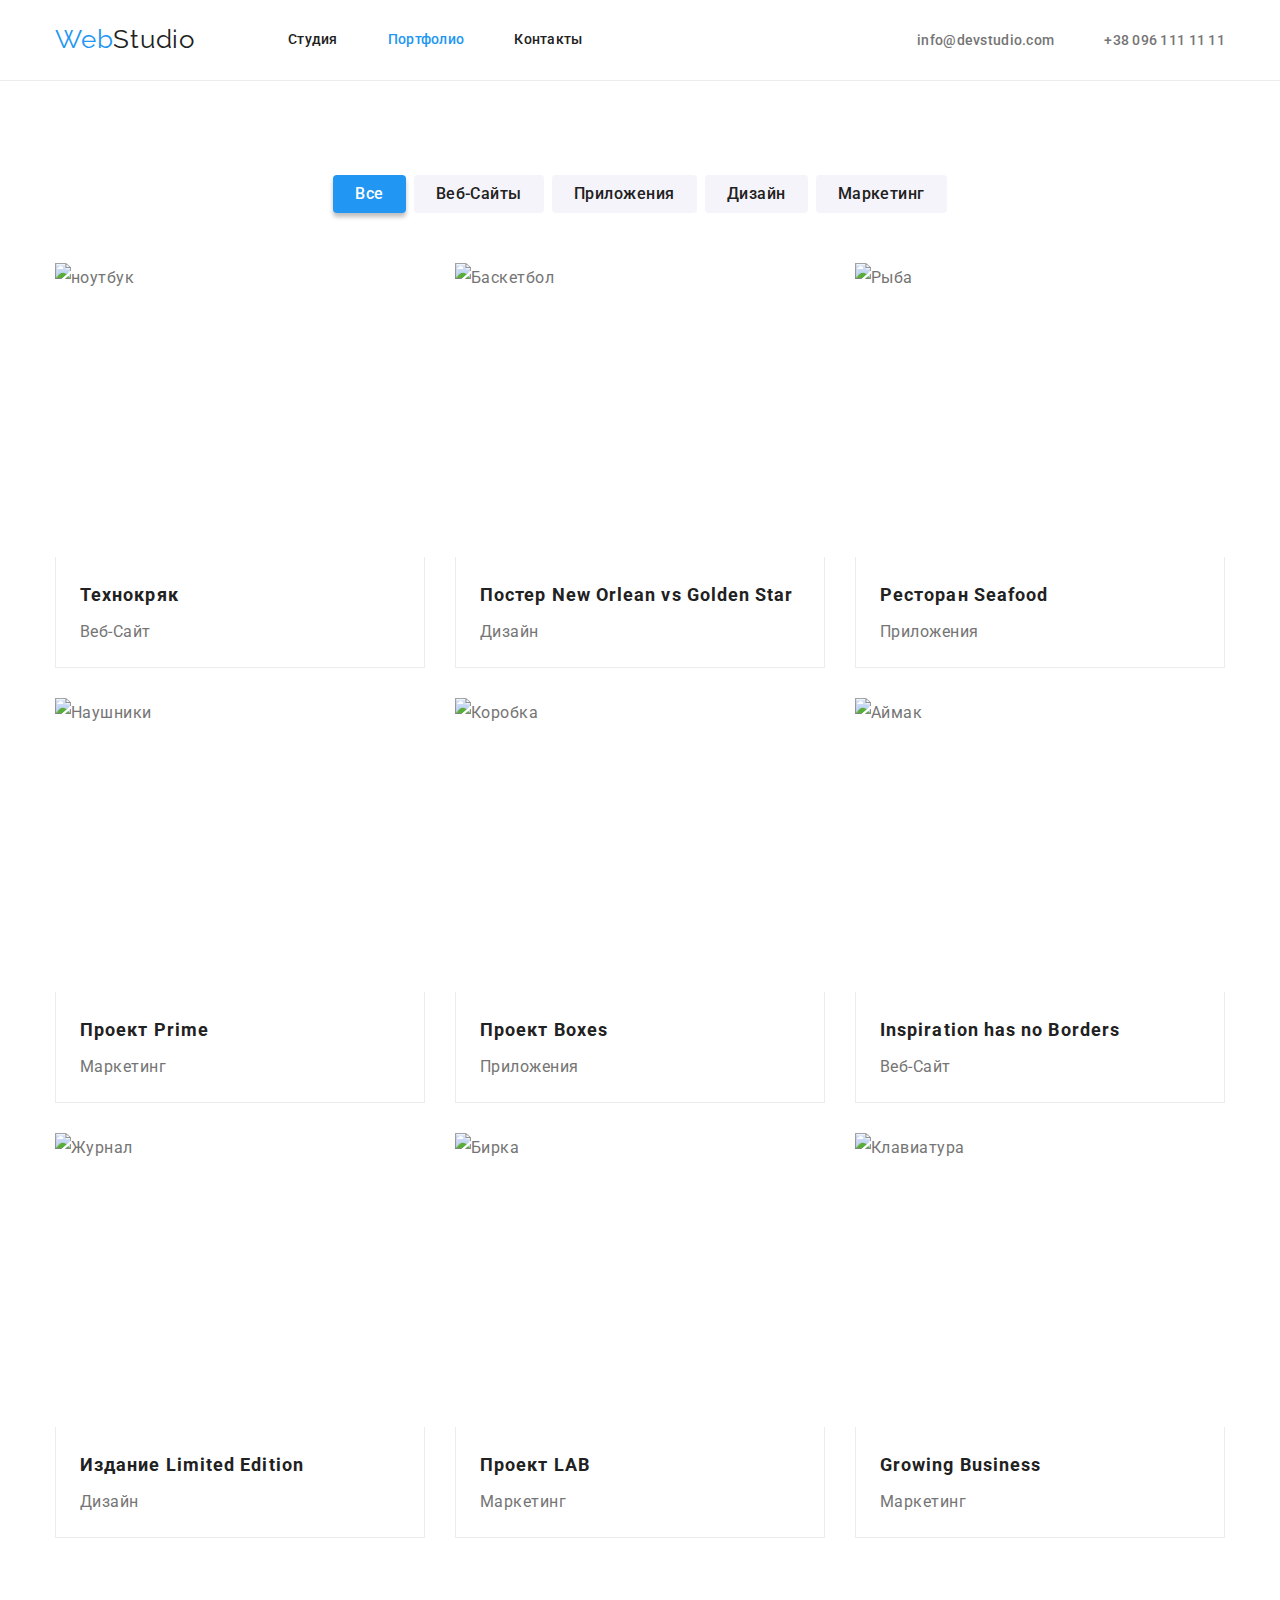
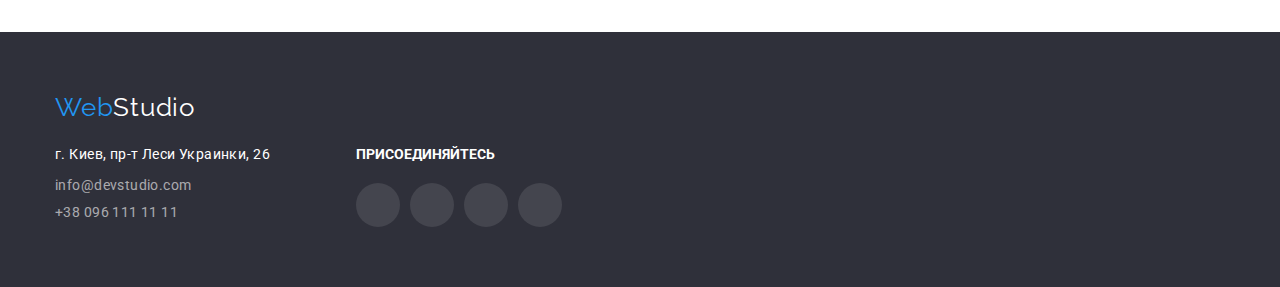
==== portfolio.html @ 6fdedc73 "done" ====
<!DOCTYPE html>
<html lang="ru">
  <head>
    <meta charset="UTF-8" />
    <meta http-equiv="X-UA-Compatible" content="IE=edge" />
    <meta name="viewport" content="width=device-width, initial-scale=1.0" />
    <title>Портфолио</title>
    <link rel="preconnect" href="https://fonts.googleapis.com" />
    <link rel="preconnect" href="https://fonts.gstatic.com" crossorigin />
    <link
      href="https://fonts.googleapis.com/css2?family=Raleway:wght@700&family=Roboto:wght@400;500;700;900&display=swap"
      rel="stylesheet"
    />
    <link
      rel="stylesheet"
      href="https://cdnjs.cloudflare.com/ajax/libs/modern-normalize/1.1.0/modern-normalize.min.css "
    />
    <link rel="stylesheet" href="./css/styles.css" />
  </head>
  <body>
    <header>
      <div class="container main-nav">
        <nav class="navigation">
          <a href="./index.html" class="logo"
            ><span class="logo-first">Web</span>Studio</a
          >
          <ul class="site-nav list">
            <li class="item">
              <a href="./index.html" class="link">Студия</a>
            </li>
            <li class="item">
              <a href="./portfolio.html" class="link current">Портфолио</a>
            </li>
            <li class="item"><a href="" class="link">Контакты</a></li>
          </ul>
        </nav>
        <ul class="contacts list">
          <li class="item">
            <a href="mailto:info@devstudio.com" class="link mail"
              ><svg class="envelope-icon">
                <use
                  href="../images/icon/symbol-defs.svg#icon-envelope"
                ></use></svg
              >info@devstudio.com</a
            >
          </li>
          <li class="item">
            <a href="tel:+380961111111" class="link phone"
              ><svg class="smartphone-icon">
                <use
                  href="../images/icon/symbol-defs.svg#icon-smartphone"
                ></use></svg
              >+38 096 111 11 11</a
            >
          </li>
        </ul>
      </div>
    </header>
    <main>
      <!-- portfolio -->

      <section class="section">
        <div class="container">
          <h1 hidden>Портфолио</h1>
          <ul class="filter">
            <li class="item">
              <button type="button" class="filter-button current">Все</button>
            </li>
            <li class="item">
              <button type="button" class="filter-button">Веб-Сайты</button>
            </li>
            <li class="item">
              <button type="button" class="filter-button">Приложения</button>
            </li>
            <li class="item">
              <button type="button" class="filter-button">Дизайн</button>
            </li>
            <li class="item">
              <button type="button" class="filter-button">Маркетинг</button>
            </li>
          </ul>

          <!-- portfolio list -->

          <ul class="portfolio-list">
            <li class="item">
              <img
                src="./images/portfolio/img.jpg"
                alt="ноутбук"
                width="370"
                height="294"
              />
              <div class="border">
                <h2 class="title">Технокряк</h2>
                <p class="">Веб-Сайт</p>
              </div>
            </li>
            <li class="item">
              <img
                src="./images/portfolio/img2.jpg"
                alt="Баскетбол"
                width="370"
                height="294"
              />
              <div class="border">
                <h2 class="title">
                  Постер <span lang="en">New Orlean vs Golden Star</span>
                </h2>
                <p class="">Дизайн</p>
              </div>
            </li>
            <li class="item">
              <img
                src="./images/portfolio/img3.jpg"
                alt="Рыба"
                width="370"
                height="294"
              />
              <div class="border">
                <h2 class="title">Ресторан <span lang="en">Seafood</span></h2>
                <p class="">Приложения</p>
              </div>
            </li>
            <li class="item">
              <img
                src="./images/portfolio/img4.jpg"
                alt="Наушники"
                width="370"
                height="294"
              />
              <div class="border">
                <h2 class="title">Проект <span lang="en">Prime</span></h2>
                <p class="">Маркетинг</p>
              </div>
            </li>
            <li class="item">
              <img
                src="./images/portfolio/img5.jpg"
                alt="Коробка"
                width="370"
                height="294"
              />
              <div class="border">
                <h2 class="title">Проект <span lang="en">Boxes</span></h2>
                <p class="">Приложения</p>
              </div>
            </li>
            <li class="item">
              <img
                src="./images/portfolio/img6.jpg"
                alt="Аймак"
                width="370"
                height="294"
              />
              <div class="border">
                <h2 class="title" lang="en">
                  <span lang="en">Inspiration has no Borders</span>
                </h2>
                <p class="">Веб-Сайт</p>
              </div>
            </li>
            <li class="item">
              <img
                src="./images/portfolio/img7.jpg"
                alt="Журнал"
                width="370"
                height="294"
              />
              <div class="border">
                <h2 class="title">
                  Издание <span lang="en">Limited Edition</span>
                </h2>
                <p class="">Дизайн</p>
              </div>
            </li>
            <li class="item">
              <img
                src="./images/portfolio/img8.jpg"
                alt="Бирка"
                width="370"
                height="294"
              />
              <div class="border">
                <h2 class="title">Проект <span lang="en">LAB</span></h2>
                <p class="">Маркетинг</p>
              </div>
            </li>
            <li class="item">
              <img
                src="./images/portfolio/img9.jpg"
                alt="Клавиатура"
                width="370"
                height="294"
              />
              <div class="border">
                <h2 lang="en" class="title">
                  <span lang="en">Growing Business</span>
                </h2>
                <p class="">Маркетинг</p>
              </div>
            </li>
          </ul>
        </div>
      </section>
    </main>

    <!-- Footer -->

    <footer class="footer main">
      <div class="container footer">
        <a href="./index.html" class="logo" lang="en"
          ><span class="logo-first">Web</span
          ><span class="logo-second">Studio</span></a
        >
        <div class="footer-left">
        <address class="address-block">
          <p class="address">г. Киев, пр-т Леси Украинки, 26</p>
          <ul class="footer-list">
            <li class="item">
              <a href="mailto:info@devstudio.com" class="link"
                >info@devstudio.com</a
              >
            </li>
            <li class="item">
              <a href="tel:+380961111111" class="link">+38 096 111 11 11</a>
            </li>
          </ul>
        </address>
        <div>
          <h3 class="social-title">Присоединяйтесь</h3>
          <ul class="social-menu">
            <li class="social-item">
              <a href="#" class="social-link">
                <svg class="social-logo" width="20px"
  height="20px">
                  <use
                    href="./images/icon/symbol-defs.svg#icon-instagram-footer"
                  ></use>
                </svg>
              </a>
            </li>
            <li class="social-item">
              <a href="#" class="social-link">
                <svg class="social-logo width="20px"
  height="20px">
                  <use
                    href="./images/icon/symbol-defs.svg#icon-twitter-footer"
                  ></use>
                </svg>
              </a>
            </li>
            <li class="social-item">
              <a href="#" class="social-link">
                <svg class="social-logo" width="20px"
  height="20px">
                  <use
                    href="./images/icon/symbol-defs.svg#icon-facebook-footer"
                  ></use>
                </svg>
              </a>
            </li>
            <li class="social-item">
              <a href="#" class="social-link">
                <svg class="social-logo">
                  <use
                    href="./images/icon/symbol-defs.svg#icon-linkedin-footer"
                  ></use>
                </svg>
              </a>
            </li>
          </ul>
        </div>
        </div>
      </div>
    </footer>
  </body>
</html>
---- css/styles.css ----
/* втор цвет текста #212121 */

/* осн цвет текста #757575 */

/* Акцент #2196F3 */

/* белый цвет фона #FFFFFF */

/* цвет фона вторичеый #F5F4FA */

/* footer color rgba(255, 255, 255, 0.6); */

/* border clients color #AFB1B8 */

/* social footer color rgba(255, 255, 255, 1) */

:root {
  --primary-text-color: #757575;
  --title-text-color: #212121;
  --primary-background-color: #ffffff;
  --secondary-background-color: #f5f4fa;
  --accent: #2196f3;
  --footer-color: rgba(255, 255, 255, 0.6);
  --footer-background-color: #2f303a;
  --border-color: #ececec;
  --clients-border: #afb1b8;
  --social-footer-color: rgba(255, 255, 255, 1);
}

body {
  background-color: var(--primary-background-color);
  color: var(--primary-text-color);
  font-family: roboto, sans-serif;
}

header {
  border-bottom: 0.5px solid;
  color: var(--border-color);
}

img {
  display: block;
}

h1,
h2,
h3,
h4,
p,
ul {
  margin-top: 0;
  margin-bottom: 0;
  padding: 0;
  list-style: none;
}
/* Utils */
.container {
  width: 1200px;
  padding-left: 15px;
  padding-right: 15px;
  margin: 0 auto;
}

.section {
  padding-top: 94px;
  padding-bottom: 94px;
}

.list {
  list-style: none;
  padding: 0;
  margin: 0;
}

/* logo */

.logo-first {
  color: var(--accent);
}

.logo {
  display: flex;
  margin-right: 93px;
  color: var(--title-text-color);
  font-family: raleway;
  font-size: 26px;
  line-height: 1.2;
  letter-spacing: 0.03em;
  text-decoration: none;
}

/* site nav */

.site-nav {
  display: flex;
}

.site-nav .item {
}

.site-nav .item:not(:last-child) {
  margin-right: 50px;
}

.site-nav .link {
  display: block;
  padding-top: 32px;
  padding-bottom: 32px;
  color: var(--title-text-color);
  font-size: 14px;
  font-weight: 500;
  line-height: 1.14;
  letter-spacing: 0.02em;
  text-decoration: none;
}

.site-nav .link:hover,
.site-nav .link:focus {
  color: var(--accent);
}

.site-nav .link.current {
  color: var(--accent);
}

/* contacts */

.contacts.list {
  display: flex;
  align-items: center;
  margin-left: auto;
}

.contacts.list .item:not(:last-child) {
  margin-right: 30px;
}

.contacts .link {
  color: var(--primary-text-color);
  font-weight: 500;
  font-size: 14px;
  line-height: 1.14;
  letter-spacing: 0.02em;
  text-decoration: none;
}

.envelope-icon {
  width: 16px;
  height: 12px;
  margin-right: 10px;
  fill: currentColor;
}

.smartphone-icon {
  width: 10px;
  height: 16px;
  margin-right: 10px;
  fill: currentColor;
  vertical-align: top;
}

.contacts .link:hover,
.contacts .link:focus {
  color: var(--accent);
}

/* main nav */

.navigation {
  display: flex;
  align-items: center;
}
.container.main-nav {
  display: flex;
  align-items: center;
}

/* Hero */

.hero {
  text-align: center;
  padding-top: 200px;
  padding-bottom: 200px;
  height: 600px;
  max-width: 1600px;
  margin-right: auto;
  margin-left: auto;
  background-color: var(--footer-background-color);
  background-image: linear-gradient(
      rgba(47, 48, 58, 0.4),
      rgba(47, 48, 58, 0.4)
    ),
    url(../images/hero-img-2.jpg);
}

.hero-title {
  color: var(--primary-background-color);
  font-weight: 900;
  font-size: 44px;
  line-height: 1.36;
  letter-spacing: 0.06em;
  text-transform: uppercase;

  margin-bottom: 30px;
}

.hero-button {
  color: var(--primary-background-color);
  background: var(--accent);
  font-family: Roboto;
  font-weight: 700;
  font-size: 16px;
  line-height: 1.87;
  display: inline-block;
  min-width: 200px;
  min-height: 50px;
  border: none;
  align-items: center;
  letter-spacing: 0.06em;
  cursor: pointer;
  padding: 10px 32px 10px 32px;
  box-shadow: 0px 4px 4px rgba(0, 0, 0, 0.15);
  border-radius: 4px;
}

/* What do we do */

.section-title.work {
  color: var(--title-text-color);
  font-weight: 700;
  font-size: 36px;
  line-height: 1.16;
  text-align: center;
  letter-spacing: 0.03em;
  margin-bottom: 50px;
}

.work-list {
  display: flex;
  list-style: none;
}

.work-list .item {
  margin-right: 30px;
}

.work-list .item:nth-child(3n) {
  margin-right: 0;
}

/* feature */

.section.feature {
  padding-bottom: 0px;
}

.feature-list {
  list-style-type: none;
  display: flex;
  flex-wrap: wrap;
}

.feature-list .item::before {
  display: block;
  content: "";
  width: 270px;
  height: 120px;
  margin-bottom: 30px;

  background-color: var(--secondary-background-color);
  background-repeat: no-repeat;
  background-position: center;
  border-radius: 4px;
}

.feature-list .item:nth-child(1)::before {
  background-image: url(../images/icon/antenna.svg);
}
.feature-list .item:nth-child(2)::before {
  background-image: url(../images/icon/clock.svg);
}
.feature-list .item:nth-child(3)::before {
  background-image: url(../images/icon/diagram.svg);
}
.feature-list .item:nth-child(4)::before {
  background-image: url(../images/icon/astronaut.svg);
}

.feature-list .item {
  width: calc((100% - 90px) / 4);
  margin-right: 30px;
}
.feature-list .item:nth-child(4n) {
  margin-right: 0px;
}

.feature-list .title {
  color: var(--title-text-color);
  font-weight: 700;
  font-size: 14px;
  line-height: 1.14;
  letter-spacing: 0.03em;
  text-transform: uppercase;
  margin-bottom: 10px;
}

.feature-list .description {
  font-weight: 400;
  font-size: 14px;
  line-height: 1.71;
  letter-spacing: 0.03em;
}

/* Staff */

.section-title.team {
  color: var(--title-text-color);
  font-weight: 700;
  font-size: 36px;
  line-height: 1.16;
  text-align: center;
  letter-spacing: 0.03em;
  margin-bottom: 50px;
}

.staff {
  display: flex;
  flex-wrap: wrap;
  list-style-type: none;
}

.staff .title {
  color: var(--title-text-color);
  font-weight: 500;
  font-size: 16px;
  line-height: 1.18;
  text-align: center;
  letter-spacing: 0.03em;
  margin-bottom: 10px;
}
.staff .position {
  font-family: Roboto;
  font-size: 16px;
  line-height: 1.18;
  text-align: center;
  letter-spacing: 0.03em;
  margin-top: 10px;
}

.staff .item {
  margin-right: 30px;
  box-shadow: 0px 1px 3px rgba(0, 0, 0, 0.12), 0px 1px 1px rgba(0, 0, 0, 0.14),
    0px 2px 1px rgba(0, 0, 0, 0.2);
  border-radius: 0px 0px 4px 4px;
}
.staff .item:nth-child(4n) {
  margin-right: 0;
}

.staff .card {
  padding-top: 30px;
  padding-bottom: 30px;
  margin-bottom: 0px;
}

.section.team {
  background-color: var(--secondary-background-color);
}

/* Clients */

.section-title.clients {
  color: var(--title-text-color);
  font-weight: 700;
  font-size: 36px;
  line-height: 1.16;
  text-align: center;
  letter-spacing: 0.03em;
  margin-bottom: 50px;
}

.clients-logo {
  display: flex;
  width: 170px;
  height: 92px;
  border: 1px solid #afb1b8;
  border-radius: 4px;
  margin-right: 30px;
  fill: var(--clients-border);
  cursor: pointer;
  padding: 16px 32px;
}

.clients-logo:hover,
.clients-logo:focus {
  fill: var(--accent);
  border: 1px solid var(--accent);
}

.company-logo {
  display: flex;

  list-style: none;
}

.company-logo .item:nth-child(6) {
  margin-right: 0px;
}

/* .clients-logo:nth-last-child(6) {
  margin-right: 0px;
} */

/* Portfolio */

.filter {
  display: flex;
  list-style-type: none;
  justify-content: center;
  margin-bottom: 50px;
}

.filter .item {
  margin-right: 8px;
}
.filter .item:last-child {
  margin-right: 0px;
}

.filter-button {
  color: var(--title-text-color);
  background-color: var(--secondary-background-color);
  font-family: Roboto;
  font-weight: 500;
  font-size: 16px;
  line-height: 1.62;
  text-align: center;
  letter-spacing: 0.03em;
  cursor: pointer;
  padding: 6px 22px 6px 22px;
  border: none;
  border-radius: 4px;
}

.item .filter-button {
}

.filter-button:hover {
  color: var(--primary-background-color);
  background-color: var(--accent);
  box-shadow: 0px 4px 4px rgba(0, 0, 0, 0.25);
}

.filter .current {
  color: var(--primary-background-color);
  background-color: var(--accent);
  font-family: Roboto;
  font-style: normal;
  font-weight: 500;
  font-size: 16px;
  line-height: 1.62;
  letter-spacing: 0.03em;
  box-shadow: 0px 4px 4px rgba(0, 0, 0, 0.25);
}

.portfolio-list {
  display: flex;
  flex-wrap: wrap;

  font-size: 16px;
  line-height: 1.87;
  letter-spacing: 0.03em;
  list-style-type: none;
  cursor: pointer;
}

.portfolio-list .item {
  width: calc((100% - 60px) / 3);
  margin-right: 30px;
  margin-bottom: 30px;
}

.portfolio-list .item:hover {
  box-shadow: 0px 1px 1px rgba(0, 0, 0, 0.12), 0px 4px 4px rgba(0, 0, 0, 0.06),
    1px 4px 6px rgba(0, 0, 0, 0.16);
}

.portfolio-list .item:nth-last-child(-n + 3) {
  margin-bottom: 0;
}

.portfolio-list .item:nth-child(3n) {
  margin-right: 0;
}

.portfolio-list .title {
  color: var(--title-text-color);
  font-weight: 700;
  font-size: 18px;
  line-height: 2;
  letter-spacing: 0.06em;

  margin-bottom: 4px;
}

.border {
  border-right: 1px solid var(--border-color);
  border-left: 1px solid var(--border-color);
  border-bottom: 1px solid var(--border-color);
  padding: 20px 24px 20px 24px;
}

/* Footer */

.footer.main {
  display: flex;
  background-color: var(--footer-background-color);
  padding-top: 60px;
  padding-bottom: 60px;
}

.footer .link {
  color: var(--footer-color);
  font-style: normal;
  font-weight: 400;
  font-size: 14px;
  line-height: 1.71px;
  letter-spacing: 0.03em;
  text-decoration: none;
  margin-top: 9px;
}

.footer-list .item {
  margin-bottom: 9px;
}

.container.footer .logo {
  font-family: raleway;
  display: inline-block;
}

.logo-second {
  color: var(--primary-background-color);
}

.footer .link:hover,
.footer .link:focus {
  color: var(--accent);
  padding-top: 9px;
}

.footer-list {
  list-style-type: none;
  margin-top: 9px;
}

/* address */

.address {
  color: var(--primary-background-color);
  font-style: normal;
  font-weight: 400;
  font-size: 14px;
  line-height: 1.71;
  letter-spacing: 0.03em;
  margin-top: 20px;
}

.address-block {
  width: 231px;
  height: 81px;
  margin-right: 70px;
}

/* Social Footer */

.social-title {
  font-family: roboto;
  font-weight: 700;
  font-size: 14px;
  line-height: 1.14;
  font-style: normal;
  text-transform: uppercase;
  color: var(--social-footer-color);
  margin-bottom: 20px;
  padding-top: 0px;
  justify-content: center;
  align-items: center;
}

.social-menu {
  display: flex;
  justify-content: center;
}
.social-link {
  display: flex;
  padding: 0;
  width: 44px;
  height: 44px;
  background-color: rgba(255, 255, 255, 0.1);
  border-radius: 50%;
  margin-right: 10px;
}

.social-logo {
  fill: var(--primary-background-color);
  margin: 12px 12px 12px 12px;
  justify-content: center;
}

.social-link:hover,
.social-link:focus {
  background-color: var(--accent);
}

.join-social {
  width: 206px;
  height: 80px;
}
.footer-left {
  display: flex;
  align-items: baseline;
}

/* Social Staff */

.link-staff {
  display: flex;
  padding: 0;
  width: 44px;
  height: 44px;
  margin-right: 10px;
  margin-top: 10px;
  border-radius: 50%;
}

.link-staff:hover,
.link-staf:focus {
  background-color: var(--accent);
  border-radius: 50%;
}

.link-staff:hover .social-staff,
.link-staf:focus .social-staff {
  background-color: var(--accent);
  fill: white;
}

.social-staff {
  fill: var(--clients-border);
  margin: 12px 12px 12px 12px;
  justify-content: center;
}

.social-staff:hover {
  fill: var(--primary-background-color);
}
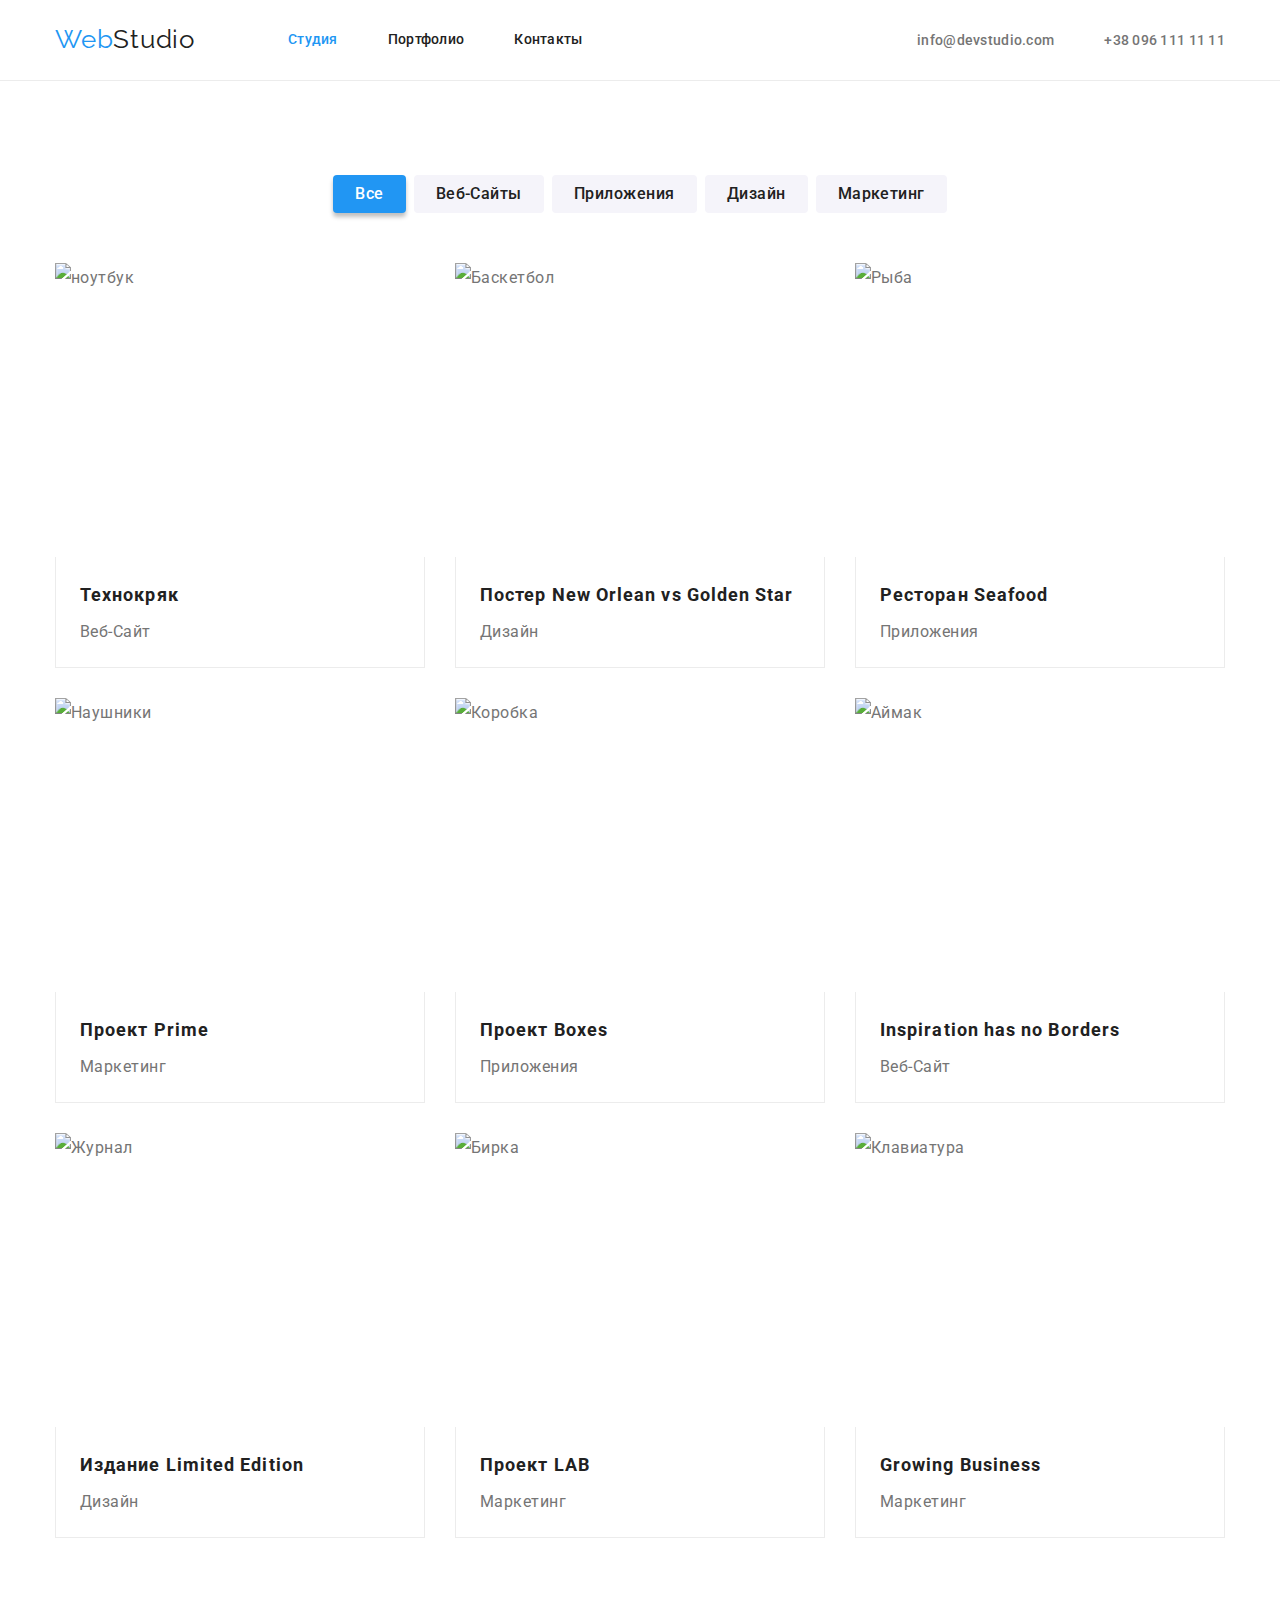
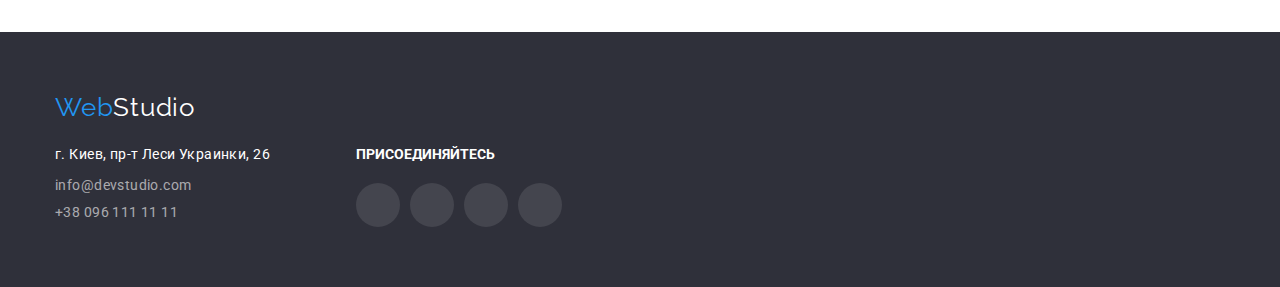
==== commit 765c35e2: "portfolio icon" ====
--- a/portfolio.html
+++ b/portfolio.html
@@ -26,10 +26,10 @@
           >
           <ul class="site-nav list">
             <li class="item">
-              <a href="./index.html" class="link">Студия</a>
-            </li>
-            <li class="item">
-              <a href="./portfolio.html" class="link current">Портфолио</a>
+              <a href="./index.html" class="link current">Студия</a>
+            </li>
+            <li class="item">
+              <a href="./portfolio.html" class="link">Портфолио</a>
             </li>
             <li class="item"><a href="" class="link">Контакты</a></li>
           </ul>
@@ -39,7 +39,7 @@
             <a href="mailto:info@devstudio.com" class="link mail"
               ><svg class="envelope-icon">
                 <use
-                  href="../images/icon/symbol-defs.svg#icon-envelope"
+                  href="./images/icon/symbol-defs.svg#icon-envelope"
                 ></use></svg
               >info@devstudio.com</a
             >
@@ -48,7 +48,7 @@
             <a href="tel:+380961111111" class="link phone"
               ><svg class="smartphone-icon">
                 <use
-                  href="../images/icon/symbol-defs.svg#icon-smartphone"
+                  href="./images/icon/symbol-defs.svg#icon-smartphone"
                 ></use></svg
               >+38 096 111 11 11</a
             >
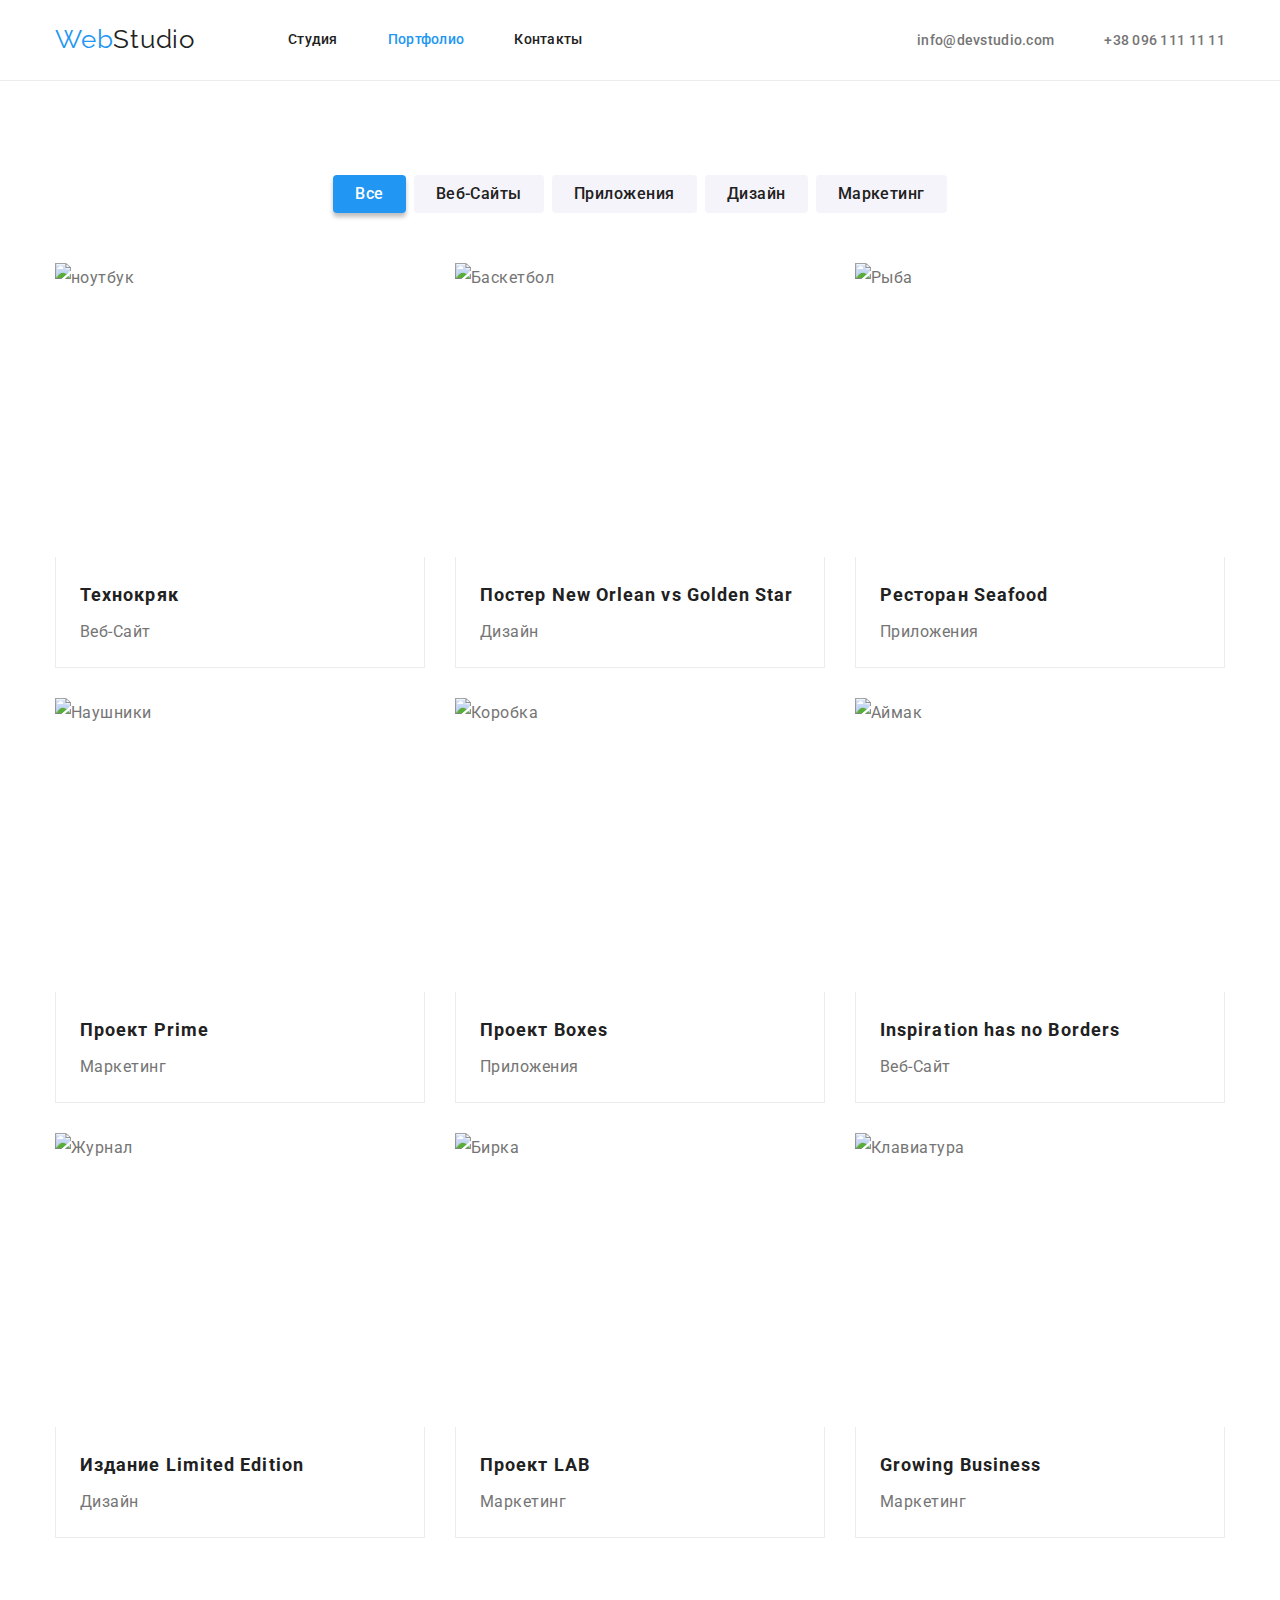
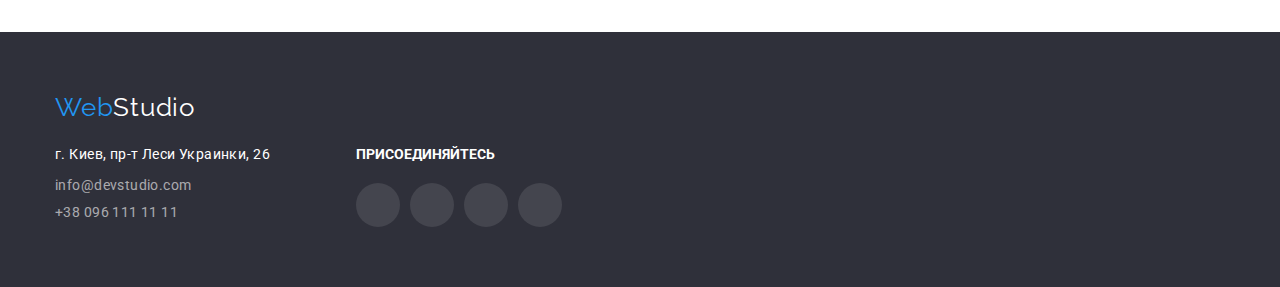
==== commit 1dd819b5: "done" ====
--- a/portfolio.html
+++ b/portfolio.html
@@ -26,10 +26,10 @@
           >
           <ul class="site-nav list">
             <li class="item">
-              <a href="./index.html" class="link current">Студия</a>
-            </li>
-            <li class="item">
-              <a href="./portfolio.html" class="link">Портфолио</a>
+              <a href="./index.html" class="link ">Студия</a>
+            </li>
+            <li class="item">
+              <a href="./portfolio.html" class="link current">Портфолио</a>
             </li>
             <li class="item"><a href="" class="link">Контакты</a></li>
           </ul>
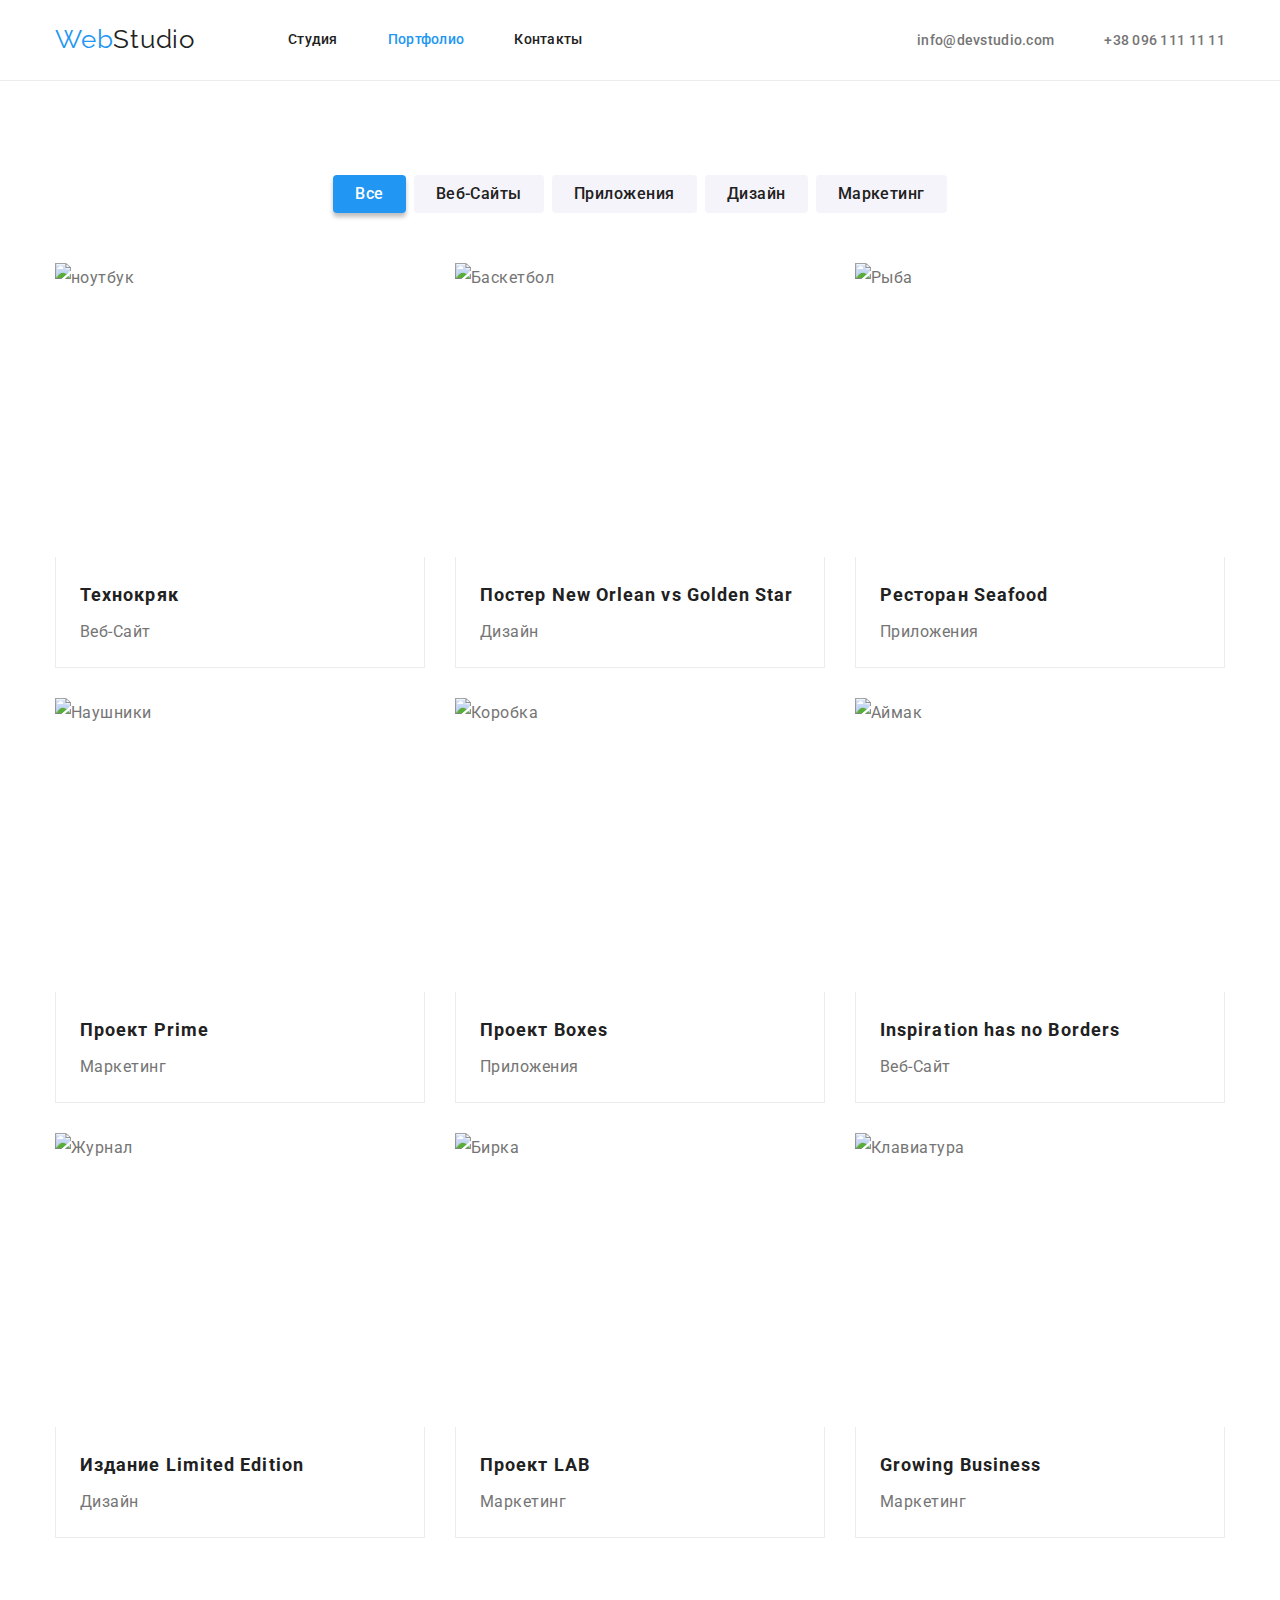
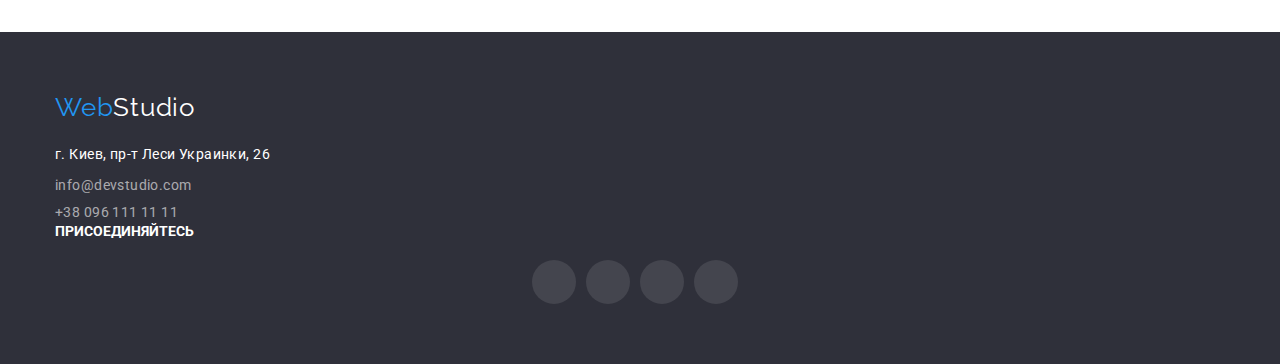
==== commit 3e1b4a00: "done" ====
--- a/portfolio.html
+++ b/portfolio.html
@@ -208,11 +208,10 @@
 
     <footer class="footer main">
       <div class="container footer">
-        <a href="./index.html" class="logo" lang="en"
+        <div><a href="./index.html" class="logo" lang="en"
           ><span class="logo-first">Web</span
           ><span class="logo-second">Studio</span></a
         >
-        <div class="footer-left">
         <address class="address-block">
           <p class="address">г. Киев, пр-т Леси Украинки, 26</p>
           <ul class="footer-list">
@@ -225,9 +224,8 @@
               <a href="tel:+380961111111" class="link">+38 096 111 11 11</a>
             </li>
           </ul>
-        </address>
-        <div>
-          <h3 class="social-title">Присоединяйтесь</h3>
+        </address></div>
+        <div><h3 class="social-title">Присоединяйтесь</h3>
           <ul class="social-menu">
             <li class="social-item">
               <a href="#" class="social-link">
@@ -261,16 +259,16 @@
             </li>
             <li class="social-item">
               <a href="#" class="social-link">
-                <svg class="social-logo">
+                <svg class="social-logo" width="20px"
+  height="20px">
                   <use
                     href="./images/icon/symbol-defs.svg#icon-linkedin-footer"
                   ></use>
                 </svg>
               </a>
             </li>
-          </ul>
-        </div>
-        </div>
+          </ul></div>
+          
       </div>
     </footer>
   </body>
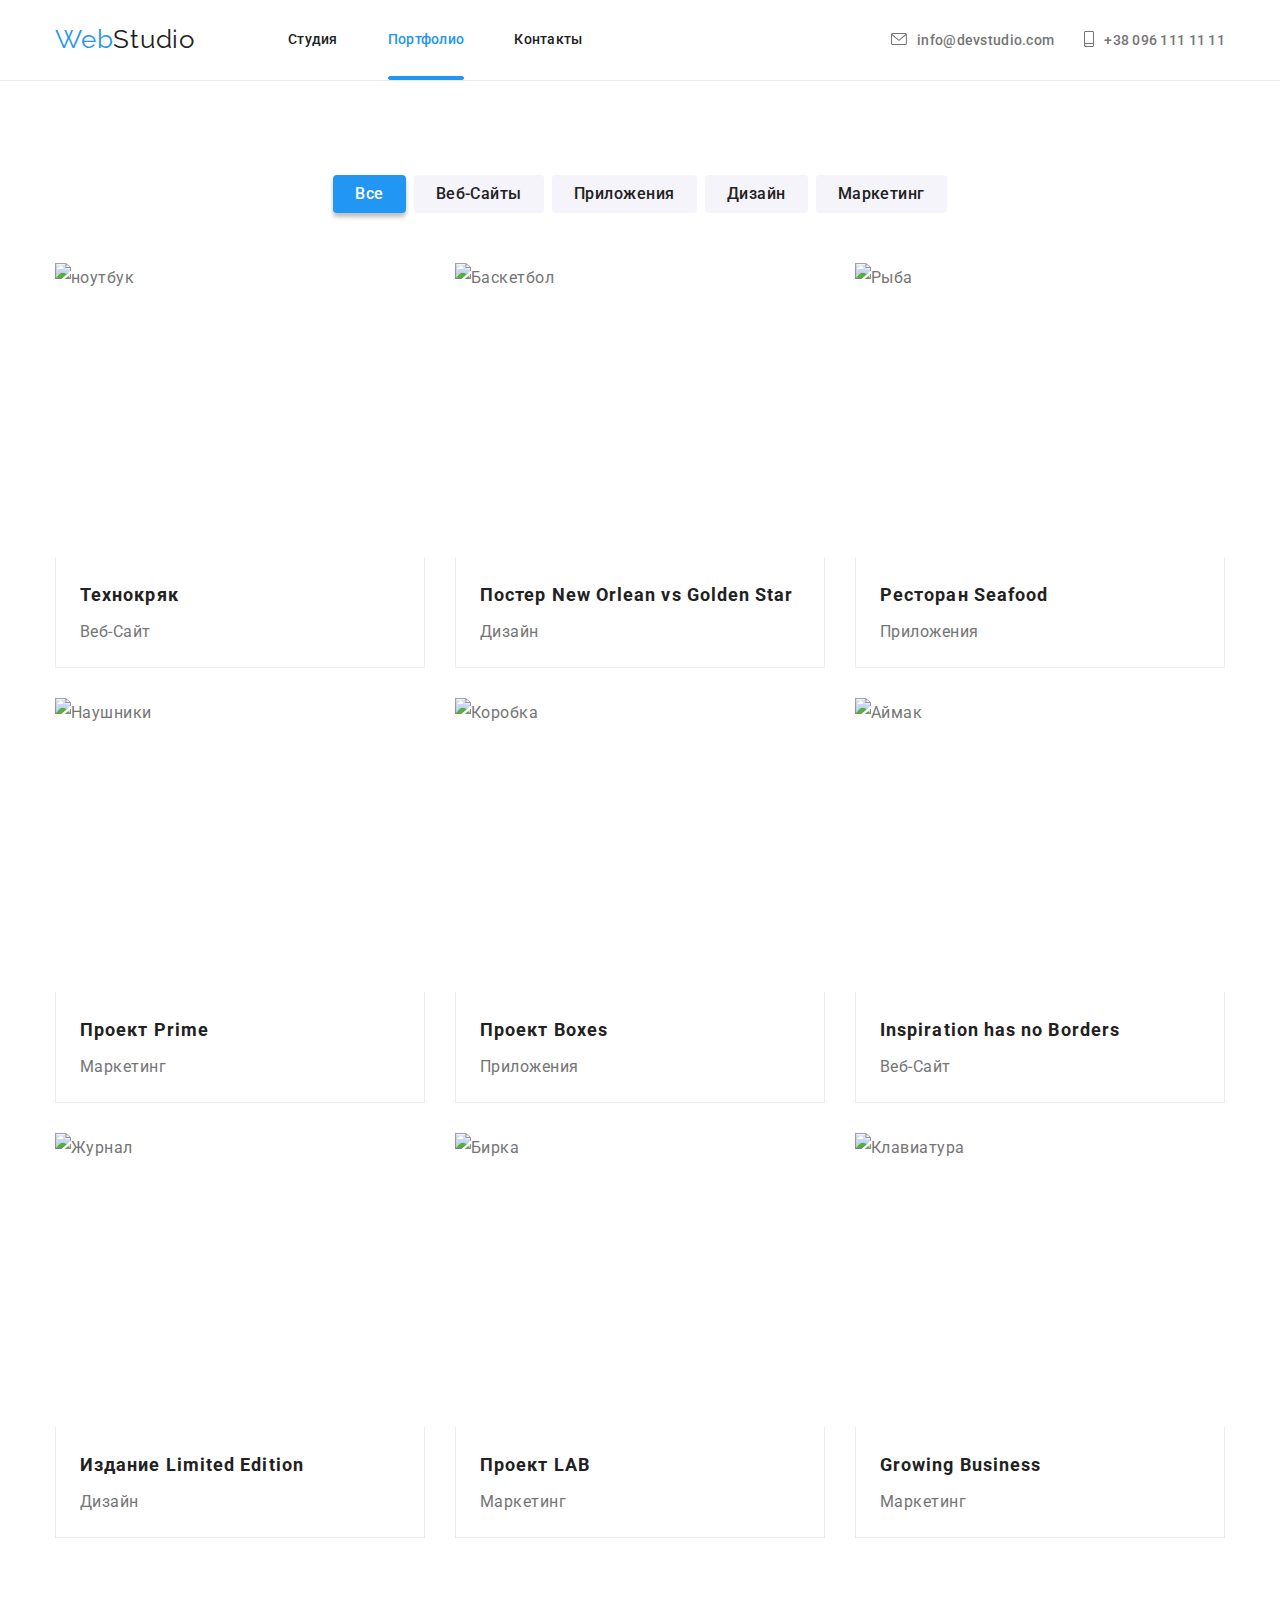
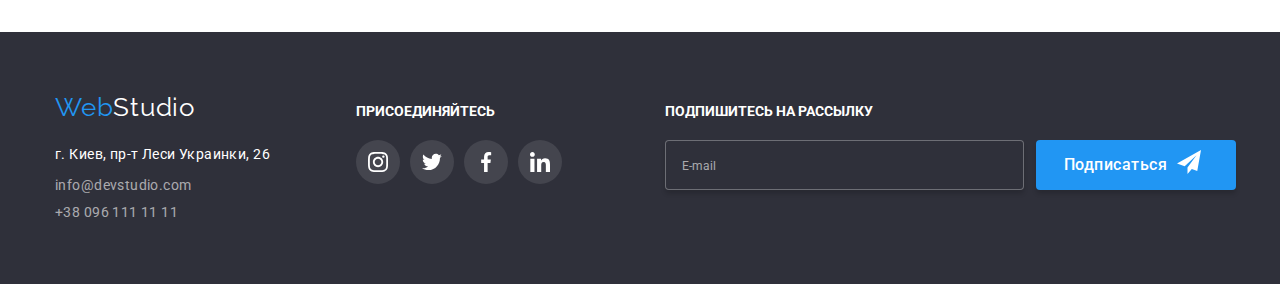
==== commit adef1c93: "final v" ====
--- a/portfolio.html
+++ b/portfolio.html
@@ -1,275 +1,267 @@
 <!DOCTYPE html>
 <html lang="ru">
-  <head>
-    <meta charset="UTF-8" />
-    <meta http-equiv="X-UA-Compatible" content="IE=edge" />
-    <meta name="viewport" content="width=device-width, initial-scale=1.0" />
-    <title>Портфолио</title>
-    <link rel="preconnect" href="https://fonts.googleapis.com" />
-    <link rel="preconnect" href="https://fonts.gstatic.com" crossorigin />
-    <link
-      href="https://fonts.googleapis.com/css2?family=Raleway:wght@700&family=Roboto:wght@400;500;700;900&display=swap"
-      rel="stylesheet"
-    />
-    <link
-      rel="stylesheet"
-      href="https://cdnjs.cloudflare.com/ajax/libs/modern-normalize/1.1.0/modern-normalize.min.css "
-    />
-    <link rel="stylesheet" href="./css/styles.css" />
-  </head>
-  <body>
-    <header>
-      <div class="container main-nav">
-        <nav class="navigation">
-          <a href="./index.html" class="logo"
-            ><span class="logo-first">Web</span>Studio</a
-          >
-          <ul class="site-nav list">
-            <li class="item">
-              <a href="./index.html" class="link ">Студия</a>
-            </li>
-            <li class="item">
-              <a href="./portfolio.html" class="link current">Портфолио</a>
-            </li>
-            <li class="item"><a href="" class="link">Контакты</a></li>
-          </ul>
-        </nav>
-        <ul class="contacts list">
-          <li class="item">
-            <a href="mailto:info@devstudio.com" class="link mail"
-              ><svg class="envelope-icon">
-                <use
-                  href="./images/icon/symbol-defs.svg#icon-envelope"
-                ></use></svg
-              >info@devstudio.com</a
-            >
-          </li>
-          <li class="item">
-            <a href="tel:+380961111111" class="link phone"
-              ><svg class="smartphone-icon">
-                <use
-                  href="./images/icon/symbol-defs.svg#icon-smartphone"
-                ></use></svg
-              >+38 096 111 11 11</a
-            >
-          </li>
-        </ul>
-      </div>
-    </header>
-    <main>
-      <!-- portfolio -->
-
-      <section class="section">
-        <div class="container">
-          <h1 hidden>Портфолио</h1>
-          <ul class="filter">
-            <li class="item">
-              <button type="button" class="filter-button current">Все</button>
-            </li>
-            <li class="item">
-              <button type="button" class="filter-button">Веб-Сайты</button>
-            </li>
-            <li class="item">
-              <button type="button" class="filter-button">Приложения</button>
-            </li>
-            <li class="item">
-              <button type="button" class="filter-button">Дизайн</button>
-            </li>
-            <li class="item">
-              <button type="button" class="filter-button">Маркетинг</button>
-            </li>
-          </ul>
-
-          <!-- portfolio list -->
-
-          <ul class="portfolio-list">
-            <li class="item">
-              <img
-                src="./images/portfolio/img.jpg"
-                alt="ноутбук"
-                width="370"
-                height="294"
-              />
-              <div class="border">
-                <h2 class="title">Технокряк</h2>
-                <p class="">Веб-Сайт</p>
-              </div>
-            </li>
-            <li class="item">
-              <img
-                src="./images/portfolio/img2.jpg"
-                alt="Баскетбол"
-                width="370"
-                height="294"
-              />
-              <div class="border">
-                <h2 class="title">
-                  Постер <span lang="en">New Orlean vs Golden Star</span>
-                </h2>
-                <p class="">Дизайн</p>
-              </div>
-            </li>
-            <li class="item">
-              <img
-                src="./images/portfolio/img3.jpg"
-                alt="Рыба"
-                width="370"
-                height="294"
-              />
-              <div class="border">
-                <h2 class="title">Ресторан <span lang="en">Seafood</span></h2>
-                <p class="">Приложения</p>
-              </div>
-            </li>
-            <li class="item">
-              <img
-                src="./images/portfolio/img4.jpg"
-                alt="Наушники"
-                width="370"
-                height="294"
-              />
-              <div class="border">
-                <h2 class="title">Проект <span lang="en">Prime</span></h2>
-                <p class="">Маркетинг</p>
-              </div>
-            </li>
-            <li class="item">
-              <img
-                src="./images/portfolio/img5.jpg"
-                alt="Коробка"
-                width="370"
-                height="294"
-              />
-              <div class="border">
-                <h2 class="title">Проект <span lang="en">Boxes</span></h2>
-                <p class="">Приложения</p>
-              </div>
-            </li>
-            <li class="item">
-              <img
-                src="./images/portfolio/img6.jpg"
-                alt="Аймак"
-                width="370"
-                height="294"
-              />
-              <div class="border">
-                <h2 class="title" lang="en">
-                  <span lang="en">Inspiration has no Borders</span>
-                </h2>
-                <p class="">Веб-Сайт</p>
-              </div>
-            </li>
-            <li class="item">
-              <img
-                src="./images/portfolio/img7.jpg"
-                alt="Журнал"
-                width="370"
-                height="294"
-              />
-              <div class="border">
-                <h2 class="title">
-                  Издание <span lang="en">Limited Edition</span>
-                </h2>
-                <p class="">Дизайн</p>
-              </div>
-            </li>
-            <li class="item">
-              <img
-                src="./images/portfolio/img8.jpg"
-                alt="Бирка"
-                width="370"
-                height="294"
-              />
-              <div class="border">
-                <h2 class="title">Проект <span lang="en">LAB</span></h2>
-                <p class="">Маркетинг</p>
-              </div>
-            </li>
-            <li class="item">
-              <img
-                src="./images/portfolio/img9.jpg"
-                alt="Клавиатура"
-                width="370"
-                height="294"
-              />
-              <div class="border">
-                <h2 lang="en" class="title">
-                  <span lang="en">Growing Business</span>
-                </h2>
-                <p class="">Маркетинг</p>
-              </div>
-            </li>
-          </ul>
-        </div>
-      </section>
-    </main>
-
-    <!-- Footer -->
-
-    <footer class="footer main">
-      <div class="container footer">
-        <div><a href="./index.html" class="logo" lang="en"
-          ><span class="logo-first">Web</span
-          ><span class="logo-second">Studio</span></a
-        >
+
+<head>
+  <meta charset="UTF-8" />
+  <meta http-equiv="X-UA-Compatible" content="IE=edge" />
+  <meta name="viewport" content="width=device-width, initial-scale=1.0" />
+  <title>Портфолио</title>
+  <link rel="preconnect" href="https://fonts.googleapis.com" />
+  <link rel="preconnect" href="https://fonts.gstatic.com" crossorigin />
+  <link href="https://fonts.googleapis.com/css2?family=Raleway:wght@700&family=Roboto:wght@400;500;700;900&display=swap"
+    rel="stylesheet" />
+  <link rel="stylesheet"
+    href="https://cdnjs.cloudflare.com/ajax/libs/modern-normalize/1.1.0/modern-normalize.min.css " />
+  <link rel="stylesheet" href="./css/styles.css" />
+</head>
+
+<body>
+  <header>
+    <div class="container main-nav">
+      <nav class="navigation">
+        <a href="./index.html" class="logo"><span class="logo-first">Web</span>Studio</a>
+        <ul class="site-nav list">
+          <li class="item">
+            <a href="./index.html" class="link ">Студия</a>
+          </li>
+          <li class="item">
+            <a href="./portfolio.html" class="link current">Портфолио</a>
+          </li>
+          <li class="item"><a href="" class="link">Контакты</a></li>
+        </ul>
+      </nav>
+      <ul class="contacts list">
+        <li class="item">
+          <a href="mailto:info@devstudio.com" class="link mail"><svg class="envelope-icon">
+              <use href="./images/icon/symbol-defs.svg#icon-envelope"></use>
+            </svg>info@devstudio.com</a>
+        </li>
+        <li class="item">
+          <a href="tel:+380961111111" class="link phone"><svg class="smartphone-icon">
+              <use href="./images/icon/symbol-defs.svg#icon-smartphone"></use>
+            </svg>+38 096 111 11 11</a>
+        </li>
+      </ul>
+    </div>
+  </header>
+  <main>
+    <!-- portfolio -->
+
+    <section class="section">
+      <div class="container">
+        <h1 hidden>Портфолио</h1>
+        <ul class="filter">
+          <li class="item">
+            <button type="button" class="filter-button current">Все</button>
+          </li>
+          <li class="item">
+            <button type="button" class="filter-button">Веб-Сайты</button>
+          </li>
+          <li class="item">
+            <button type="button" class="filter-button">Приложения</button>
+          </li>
+          <li class="item">
+            <button type="button" class="filter-button">Дизайн</button>
+          </li>
+          <li class="item">
+            <button type="button" class="filter-button">Маркетинг</button>
+          </li>
+        </ul>
+
+        <!-- portfolio list -->
+
+        <ul class="portfolio-list">
+
+          <li class="item">
+            <div class="item-wrap"><img src="./images/portfolio/img.jpg" alt="ноутбук" width="370" height="294" />
+              <p class="portfolio-card-description">Технокряк это
+                современная площадка распространения коронавируса.
+                Компании используют эту платформу для цифрового
+                шпионажа и атак на защищённые сервера конкурентов.</p>
+            </div>
+
+
+            <div class="border">
+              <h2 class="title">Технокряк</h2>
+              <p class="">Веб-Сайт</p>
+            </div>
+
+          </li>
+
+          <li class="item">
+            <div class="item-wrap"><img src="./images/portfolio/img2.jpg" alt="Баскетбол" width="370" height="294" />
+              <p class="portfolio-card-description">Lorem ipsum dolor sit amet consectetur adipisicing elit. Numquam
+                porro voluptate ad temporibus labore iure impedit, voluptatibus iste veritatis dolore sequi nisi vitae
+                minus nobis aut! Saepe, id. Fugit, consequatur.</p>
+            </div>
+
+            <div class="border">
+              <h2 class="title">
+                Постер <span lang="en">New Orlean vs Golden Star</span>
+              </h2>
+              <p class="">Дизайн</p>
+            </div>
+          </li>
+          <li class="item">
+            <div class="item-wrap"><img src="./images/portfolio/img3.jpg" alt="Рыба" width="370" height="294" />
+              <p class="portfolio-card-description">Lorem ipsum dolor, sit amet consectetur adipisicing elit. Dolorem,
+                excepturi placeat accusamus quo libero eaque odio aperiam sapiente possimus beatae optio ipsum nisi
+                quibusdam culpa neque? Provident explicabo excepturi repellat!</p>
+            </div>
+
+            <div class="border">
+              <h2 class="title">Ресторан <span lang="en">Seafood</span></h2>
+              <p class="">Приложения</p>
+            </div>
+          </li>
+          <li class="item">
+            <div class="item-wrap"><img src="./images/portfolio/img4.jpg" alt="Наушники" width="370" height="294" />
+              <p class="portfolio-card-description">Lorem ipsum dolor sit amet consectetur adipisicing elit. Nihil neque
+                laborum molestias repellat voluptatibus recusandae pariatur necessitatibus quos iusto, dignissimos quod
+                dolore provident sint consequuntur minima fuga veniam ratione. Illo.</p>
+            </div>
+
+            <div class="border">
+              <h2 class="title">Проект <span lang="en">Prime</span></h2>
+              <p class="">Маркетинг</p>
+            </div>
+          </li>
+          <li class="item">
+            <div class="item-wrap"><img src="./images/portfolio/img5.jpg" alt="Коробка" width="370" height="294" />
+              <p class="portfolio-card-description">Lorem, ipsum dolor sit amet consectetur adipisicing elit.
+                Perferendis reprehenderit ratione similique ea quae. At, ipsa. Maiores, hic velit quisquam provident
+                nihil rerum ab excepturi debitis, omnis impedit, eos ad!</p>
+            </div>
+
+            <div class="border">
+              <h2 class="title">Проект <span lang="en">Boxes</span></h2>
+              <p class="">Приложения</p>
+            </div>
+          </li>
+          <li class="item">
+            <div class="item-wrap"><img src="./images/portfolio/img6.jpg" alt="Аймак" width="370" height="294" />
+              <p class="portfolio-card-description">Lorem ipsum dolor sit amet consectetur adipisicing elit. Pariatur
+                laborum soluta ipsam totam recusandae ea doloremque, dicta necessitatibus cupiditate fugit, praesentium
+                delectus? Temporibus totam, libero esse fuga quasi quibusdam aliquid?</p>
+            </div>
+
+            <div class="border">
+              <h2 class="title" lang="en">
+                <span lang="en">Inspiration has no Borders</span>
+              </h2>
+              <p class="">Веб-Сайт</p>
+            </div>
+          </li>
+          <li class="item">
+            <div class="item-wrap"><img src="./images/portfolio/img7.jpg" alt="Журнал" width="370" height="294" />
+              <p class="portfolio-card-description">Lorem ipsum dolor sit amet consectetur adipisicing elit. Ullam esse
+                itaque commodi, aspernatur quo veritatis sequi, saepe impedit perferendis qui nesciunt neque quidem!
+                Cumque, expedita perspiciatis nulla eaque vero tempore!</p>
+            </div>
+
+            <div class="border">
+              <h2 class="title">
+                Издание <span lang="en">Limited Edition</span>
+              </h2>
+              <p class="">Дизайн</p>
+            </div>
+          </li>
+          <li class="item">
+            <div class="item-wrap"><img src="./images/portfolio/img8.jpg" alt="Бирка" width="370" height="294" />
+              <p class="portfolio-card-description">Lorem ipsum dolor sit amet consectetur adipisicing elit. Cupiditate
+                eligendi voluptas facilis possimus voluptatibus saepe doloremque laudantium quo officia excepturi, fuga
+                error fugiat porro ipsa quasi repellat vero, beatae ab!</p>
+            </div>
+
+            <div class="border">
+              <h2 class="title">Проект <span lang="en">LAB</span></h2>
+              <p class="">Маркетинг</p>
+            </div>
+          </li>
+          <li class="item">
+            <div class="item-wrap"><img src="./images/portfolio/img9.jpg" alt="Клавиатура" width="370" height="294" />
+              <p class="portfolio-card-description">Lorem ipsum dolor sit amet consectetur adipisicing elit. Ipsam
+                facilis fuga modi. Rem reiciendis soluta vitae nulla quo sequi quis, repudiandae obcaecati dolore eius
+                nesciunt ad deleniti, odio veritatis iure?</p>
+            </div>
+
+            <div class="border">
+              <h2 lang="en" class="title">
+                <span lang="en">Growing Business</span>
+              </h2>
+              <p class="">Маркетинг</p>
+            </div>
+          </li>
+        </ul>
+      </div>
+    </section>
+  </main>
+
+  <!-- Footer -->
+
+  <footer class="footer main">
+    <div class="container footer">
+      <div><a href="./index.html" class="logo" lang="en"><span class="logo-first">Web</span><span
+            class="logo-second">Studio</span></a>
         <address class="address-block">
           <p class="address">г. Киев, пр-т Леси Украинки, 26</p>
           <ul class="footer-list">
             <li class="item">
-              <a href="mailto:info@devstudio.com" class="link"
-                >info@devstudio.com</a
-              >
+              <a href="mailto:info@devstudio.com" class="link">info@devstudio.com</a>
             </li>
             <li class="item">
               <a href="tel:+380961111111" class="link">+38 096 111 11 11</a>
             </li>
           </ul>
-        </address></div>
-        <div><h3 class="social-title">Присоединяйтесь</h3>
-          <ul class="social-menu">
-            <li class="social-item">
-              <a href="#" class="social-link">
-                <svg class="social-logo" width="20px"
-  height="20px">
-                  <use
-                    href="./images/icon/symbol-defs.svg#icon-instagram-footer"
-                  ></use>
-                </svg>
-              </a>
-            </li>
-            <li class="social-item">
-              <a href="#" class="social-link">
-                <svg class="social-logo width="20px"
-  height="20px">
-                  <use
-                    href="./images/icon/symbol-defs.svg#icon-twitter-footer"
-                  ></use>
-                </svg>
-              </a>
-            </li>
-            <li class="social-item">
-              <a href="#" class="social-link">
-                <svg class="social-logo" width="20px"
-  height="20px">
-                  <use
-                    href="./images/icon/symbol-defs.svg#icon-facebook-footer"
-                  ></use>
-                </svg>
-              </a>
-            </li>
-            <li class="social-item">
-              <a href="#" class="social-link">
-                <svg class="social-logo" width="20px"
-  height="20px">
-                  <use
-                    href="./images/icon/symbol-defs.svg#icon-linkedin-footer"
-                  ></use>
-                </svg>
-              </a>
-            </li>
-          </ul></div>
-          
-      </div>
-    </footer>
-  </body>
-</html>
+        </address>
+      </div>
+      <div>
+        <h3 class="social-title">Присоединяйтесь</h3>
+        <ul class="social-menu">
+          <li class="social-item">
+            <a href="#" class="social-link">
+              <svg class="social-logo" width="20px" height="20px">
+                <use href="./images/icon/symbol-defs.svg#icon-instagram-footer"></use>
+              </svg>
+            </a>
+          </li>
+          <li class="social-item">
+            <a href="#" class="social-link">
+              <svg class="social-logo" width="20px" height="20px">
+                <use href="./images/icon/symbol-defs.svg#icon-twitter-footer"></use>
+              </svg>
+            </a>
+          </li>
+          <li class="social-item">
+            <a href="#" class="social-link">
+              <svg class="social-logo" width="20px" height="20px">
+                <use href="./images/icon/symbol-defs.svg#icon-facebook-footer"></use>
+              </svg>
+            </a>
+          </li>
+          <li class="social-item">
+            <a href="#" class="social-link">
+              <svg class="social-logo" width="20px" height="20px">
+                <use href="./images/icon/symbol-defs.svg#icon-linkedin-footer"></use>
+              </svg>
+            </a>
+          </li>
+        </ul>
+      </div>
+      <div class="subscribe">
+        <form action="subscribe">
+          <h3 class="subscribe-title">Подпишитесь на рассылку</h3>
+          <label for="mail" hidden>E-mail</label>
+          <div class="subscribe-block">
+            <input type="email" name="mail" id="e-mail" placeholder="E-mail">
+            <button class="subscribe-btn" type="submit">Подписаться</button>
+          </div>
+
+        </form>
+      </div>
+
+    </div>
+  </footer>
+</body>
+
+</html>--- a/css/styles.css
+++ b/css/styles.css
@@ -53,6 +53,26 @@
   padding: 0;
   list-style: none;
 }
+
+textarea {
+  resize: none;
+  width: 448px;
+  height: 120px;
+}
+
+.visually-hidden {
+  position: absolute;
+  white-space: nowrap;
+  width: 1px;
+  height: 1px;
+  overflow: hidden;
+  border: 0;
+  padding: 0;
+  clip: rect(0 0 0 0);
+  clip-path: inset(50%);
+  margin: -1px;
+}
+
 /* Utils */
 .container {
   width: 1200px;
@@ -112,6 +132,20 @@
   line-height: 1.14;
   letter-spacing: 0.02em;
   text-decoration: none;
+  position: relative;
+  transition: color 250ms cubic-bezier(0.4, 0, 0.2, 1);
+}
+
+.site-nav .link.current::after {
+  position: absolute;
+  width: 100%;
+  content: "";
+  background-color: var(--accent);
+  height: 4px;
+  border: solid 1px var(--accent);
+  bottom: 0%;
+  left: 0%;
+  border-radius: 2px;
 }
 
 .site-nav .link:hover,
@@ -142,6 +176,7 @@
   line-height: 1.14;
   letter-spacing: 0.02em;
   text-decoration: none;
+  transition: color 250ms cubic-bezier(0.4, 0, 0.2, 1);
 }
 
 .envelope-icon {
@@ -223,6 +258,215 @@
   border-radius: 4px;
 }
 
+/* Backdrop */
+
+.backdrop {
+  position: fixed;
+  top: 0;
+  left: 0;
+  width: 100%;
+  height: 100%;
+  opacity: 1;
+  background-color: rgba(0, 0, 0, 0.1);
+  transition: opacity 250ms cubic-bezier(0.4, 0, 0.2, 1);
+}
+
+.backdrop.is-hidden {
+  opacity: 0;
+  pointer-events: none;
+}
+
+.modal {
+  position: absolute;
+  top: 50%;
+  left: 50%;
+  width: 528px;
+  height: 581px;
+  transform: translate(-50%, -50%);
+  background-color: rgba(255, 255, 255, 1);
+  border-radius: 4px;
+  z-index: 2;
+  position: relative;
+  box-shadow: 0px 4px 4px rgba(0, 0, 0, 0.15);
+  border-radius: 4px;
+  padding-top: 40px;
+}
+
+.modal-close-btn {
+  display: flex;
+  align-items: center;
+  justify-content: center;
+  padding: 0;
+  width: 30px;
+  height: 30px;
+  border-radius: 50%;
+  border: solid 1px rgba(0, 0, 0, 0.1);
+  background-color: white;
+  position: absolute;
+  right: 14px;
+  top: 14px;
+  cursor: pointer;
+  transition: fill 250ms cubic-bezier(0.4, 0, 0.2, 1);
+}
+
+.close-icon {
+  width: 18px;
+  height: 18px;
+}
+
+.modal-close-btn:hover,
+.modal-close-btn:focus {
+  transition: fill 250ms cubic-bezier(0.4, 0, 0.2, 1);
+  fill: var(--accent);
+}
+
+/* Modal window form */
+
+.modal-form {
+  display: flex;
+  flex-direction: column;
+  align-items: center;
+  justify-content: center;
+  width: 448px;
+
+  margin-left: auto;
+  margin-right: auto;
+}
+
+.modal-apeal {
+  font-weight: 700;
+  font-size: 20px;
+  line-height: 1.17;
+  color: rgba(33, 33, 33, 1);
+  text-align: center;
+  margin-bottom: 12px;
+  letter-spacing: 0.7px;
+}
+
+.form-field {
+  display: flex;
+  flex-direction: column;
+  margin-bottom: 10px;
+  position: relative;
+}
+
+.form-field:nth-last-child(4) {
+  margin-bottom: 0px;
+}
+
+.form-field input {
+  margin: 0;
+  padding-left: 30px;
+  border: 1px solid rgba(33, 33, 33, 0.2);
+  border-radius: 4px;
+  cursor: pointer;
+  width: 448px;
+  height: 40px;
+  transition: border-color 250ms cubic-bezier(0.4, 0, 0.2, 1);
+}
+
+.input-icon {
+  position: absolute;
+  left: 12px;
+  top: 50%;
+  transform: translateY(-50%);
+  cursor: pointer;
+  transition: fill 250ms cubic-bezier(0.4, 0, 0.2, 1);
+}
+
+.form-field input:focus {
+  border-color: var(--accent);
+}
+
+.form-field input:focus + .input-icon {
+  fill: var(--accent);
+}
+
+.modal-form-label {
+  display: flex;
+  align-items: flex-start;
+  justify-self: left;
+  font-size: 12px;
+  line-height: 1.14;
+  display: flex;
+  margin-bottom: 4px;
+  width: 448px;
+}
+
+.modal-form label:nth-child(5n) {
+  margin-bottom: 0px;
+}
+
+.form-field textarea {
+  padding: 12px 16px 12px 16px;
+  border: 1px solid rgba(33, 33, 33, 0.2);
+  border-radius: 4px;
+  transition: border-color 250ms cubic-bezier(0.4, 0, 0.2, 1);
+}
+
+.comment {
+  margin-bottom: 20px;
+}
+
+.form-field textarea::placeholder {
+  font-weight: 400;
+  font-size: 12px;
+  line-height: 1.14;
+  color: rgba(117, 117, 117, 0.5);
+}
+
+.form-field textarea:focus {
+  border-color: var(--accent);
+}
+
+.modal-form-checkbox-label {
+  display: flex;
+  align-items: center;
+  justify-content: center;
+  letter-spacing: 0.5px;
+  font-size: 14px;
+  line-height: 1.47;
+
+  color: rgba(117, 117, 117, 1);
+}
+
+.modal-form-checkbox-label::before {
+  display: block;
+  content: "";
+  width: 18px;
+  height: 18px;
+  background-repeat: no-repeat;
+  cursor: pointer;
+  background-image: url(/images/icon/Vector.svg);
+  margin-right: 8px;
+}
+
+.modal-form-checkbox:checked + .modal-form-checkbox-label::before {
+  background-image: url(/images/icon/icon\ check.svg);
+}
+
+.license {
+  color: var(--accent);
+}
+
+.submit-btn {
+  color: var(--primary-background-color);
+  background-color: var(--accent);
+  font-family: Roboto;
+  font-weight: 500;
+  font-size: 16px;
+  line-height: 1.62;
+  text-align: center;
+  letter-spacing: 0.03em;
+  cursor: pointer;
+  padding: 10px 55px 10px 55px;
+  border: none;
+  border-radius: 4px;
+  box-shadow: 0px 4px 4px rgba(0, 0, 0, 0.15);
+  margin-top: 30px;
+  cursor: pointer;
+}
+
 /* What do we do */
 
 .section-title.work {
@@ -238,10 +482,31 @@
 .work-list {
   display: flex;
   list-style: none;
+  position: relative;
+  z-index: -1;
 }
 
 .work-list .item {
   margin-right: 30px;
+  position: relative;
+}
+
+.work-list .item p {
+  width: 370px;
+  display: flex;
+  font-weight: 700;
+  font-size: 14px;
+  line-height: 1.14;
+  text-transform: uppercase;
+  padding-top: 27px;
+  padding-bottom: 27px;
+
+  align-items: center;
+  justify-content: center;
+  color: white;
+  background-color: rgba(47, 48, 58, 0.8);
+  position: absolute;
+  bottom: 0px;
 }
 
 .work-list .item:nth-child(3n) {
@@ -361,6 +626,7 @@
   padding-top: 30px;
   padding-bottom: 30px;
   margin-bottom: 0px;
+  background-color: var(--primary-background-color);
 }
 
 .section.team {
@@ -389,27 +655,25 @@
   fill: var(--clients-border);
   cursor: pointer;
   padding: 16px 32px;
+  transition: fill 250ms cubic-bezier(0.4, 0, 0.2, 1);
 }
 
 .clients-logo:hover,
 .clients-logo:focus {
   fill: var(--accent);
   border: 1px solid var(--accent);
+  transition: border 250ms cubic-bezier(0.4, 0, 0.2, 1),
+    fill 250ms cubic-bezier(0.4, 0, 0.2, 1);
 }
 
 .company-logo {
   display: flex;
-
   list-style: none;
 }
 
 .company-logo .item:nth-child(6) {
   margin-right: 0px;
 }
-
-/* .clients-logo:nth-last-child(6) {
-  margin-right: 0px;
-} */
 
 /* Portfolio */
 
@@ -440,15 +704,20 @@
   padding: 6px 22px 6px 22px;
   border: none;
   border-radius: 4px;
+  transition: background-color, 250ms cubic-bezier(0.4, 0, 0.2, 1),
+    color 250ms cubic-bezier(0.4, 0, 0.2, 1);
 }
 
 .item .filter-button {
 }
 
-.filter-button:hover {
+.filter-button:hover,
+.filter-button:focus {
   color: var(--primary-background-color);
   background-color: var(--accent);
   box-shadow: 0px 4px 4px rgba(0, 0, 0, 0.25);
+  transition: background-color 250ms cubic-bezier(0.4, 0, 0.2, 1),
+    color 250ms cubic-bezier(0.4, 0, 0.2, 1);
 }
 
 .filter .current {
@@ -478,11 +747,41 @@
   width: calc((100% - 60px) / 3);
   margin-right: 30px;
   margin-bottom: 30px;
+
+  transition-duration: 250ms;
+  transition-timing-function: cubic-bezier(0.4, 0, 0.2, 1);
+}
+
+.portfolio-list .item:hover .portfolio-card-description {
+  transform: translateY(0);
+}
+
+.item-wrap {
+  position: relative;
+  overflow: hidden;
+}
+
+.portfolio-card-description {
+  position: absolute;
+  top: 0%;
+  left: 0%;
+  color: var(--primary-background-color);
+  background-color: rgba(33, 150, 243, 0.9);
+  font-weight: 400;
+  font-size: 18px;
+  line-height: 1.55;
+  height: 100%;
+
+  padding: 63px 24px;
+  transform: translateY(100%);
+  transition: transform 250ms cubic-bezier(0.4, 0, 0.2, 1);
 }
 
 .portfolio-list .item:hover {
   box-shadow: 0px 1px 1px rgba(0, 0, 0, 0.12), 0px 4px 4px rgba(0, 0, 0, 0.06),
     1px 4px 6px rgba(0, 0, 0, 0.16);
+  transition-duration: 250ms;
+  transition-timing-function: cubic-bezier(0.4, 0, 0.2, 1);
 }
 
 .portfolio-list .item:nth-last-child(-n + 3) {
@@ -504,9 +803,9 @@
 }
 
 .border {
-  border-right: 1px solid var(--border-color);
-  border-left: 1px solid var(--border-color);
-  border-bottom: 1px solid var(--border-color);
+  border-right: 0.5px solid var(--border-color);
+  border-left: 0.5px solid var(--border-color);
+  border-bottom: 0.5px solid var(--border-color);
   padding: 20px 24px 20px 24px;
 }
 
@@ -528,6 +827,7 @@
   letter-spacing: 0.03em;
   text-decoration: none;
   margin-top: 9px;
+  transition: color 250ms cubic-bezier(0.4, 0, 0.2, 1);
 }
 
 .footer-list .item {
@@ -547,6 +847,7 @@
 .footer .link:focus {
   color: var(--accent);
   padding-top: 9px;
+  transition: color 250ms cubic-bezier(0.4, 0, 0.2, 1);
 }
 
 .footer-list {
@@ -575,6 +876,98 @@
 /* Social Footer */
 
 .social-title {
+  font-family: roboto;
+  font-weight: 700;
+  font-size: 14px;
+  line-height: 1.14;
+  font-style: normal;
+  text-transform: uppercase;
+  color: var(--social-footer-color);
+  margin-bottom: 20px;
+
+  padding-top: 0px;
+  justify-content: center;
+  align-items: center;
+}
+
+.social-menu {
+  display: flex;
+  justify-content: center;
+}
+.social-link {
+  display: flex;
+  padding: 0;
+  width: 44px;
+  height: 44px;
+  background-color: rgba(255, 255, 255, 0.1);
+  border-radius: 50%;
+  margin-right: 10px;
+  justify-content: center;
+  align-items: center;
+  transition: background-color 250ms cubic-bezier(0.4, 0, 0.2, 1);
+}
+
+.social-logo {
+  fill: var(--primary-background-color);
+}
+
+.social-link:hover,
+.social-link:focus {
+  background-color: var(--accent);
+  transition: background-color 250ms cubic-bezier(0.4, 0, 0.2, 1);
+}
+
+.container.footer {
+  display: flex;
+  align-items: baseline;
+}
+
+/* Social Staff */
+
+.link-staff {
+  padding: 0;
+  width: 44px;
+  height: 44px;
+  margin-right: 10px;
+  margin-top: 10px;
+  border-radius: 50%;
+  display: flex;
+  justify-content: center;
+  align-items: center;
+  transition: background-color 250ms cubic-bezier(0.4, 0, 0.2, 1),
+    fill 250ms cubic-bezier(0.4, 0, 0.2, 1);
+}
+
+.link-staff:hover,
+.link-staff:focus {
+  background-color: var(--accent);
+  border-radius: 50%;
+  fill: white;
+  transition: background-color 250ms cubic-bezier(0.4, 0, 0.2, 1),
+    fill 250ms cubic-bezier(0.4, 0, 0.2, 1);
+}
+
+.link-staff:hover .social-staff,
+.link-staff:focus .social-staff {
+  background-color: var(--accent);
+  fill: white;
+  transition: background-color 250ms cubic-bezier(0.4, 0, 0.2, 1),
+    fill 250ms cubic-bezier(0.4, 0, 0.2, 1);
+}
+
+.social-staff {
+  fill: var(--clients-border);
+  transition: fill 250ms cubic-bezier(0.4, 0, 0.2, 1);
+}
+
+/* Subscribe */
+
+.subscribe {
+  margin-left: 93px;
+  width: 570px;
+}
+
+.subscribe-title {
   font-family: roboto;
   font-weight: 700;
   font-size: 14px;
@@ -588,70 +981,61 @@
   align-items: center;
 }
 
-.social-menu {
-  display: flex;
+.subscribe-btn {
+  display: flex;
+  color: var(--primary-background-color);
+  background-color: var(--accent);
+  font-family: Roboto;
+  font-weight: 500;
+  font-size: 16px;
+  line-height: 1.87;
+  text-align: center;
+  letter-spacing: 0.03em;
+  cursor: pointer;
+  width: 200px;
+  height: 50px;
+  padding: 10px 28px 10px 28px;
+  border: none;
+  border-radius: 4px;
+  box-shadow: 0px 4px 4px rgba(0, 0, 0, 0.15);
+  margin-left: 12px;
+}
+
+.subscribe-block {
+  display: inline-flex;
+  align-items: center;
+}
+
+.subscribe-btn::after {
+  display: inline-flex;
+  align-items: center;
   justify-content: center;
-}
-.social-link {
-  display: flex;
-  padding: 0;
-  width: 44px;
-  height: 44px;
-  background-color: rgba(255, 255, 255, 0.1);
-  border-radius: 50%;
-  margin-right: 10px;
-}
-
-.social-logo {
-  fill: var(--primary-background-color);
-  margin: 12px 12px 12px 12px;
-  justify-content: center;
-}
-
-.social-link:hover,
-.social-link:focus {
-  background-color: var(--accent);
-}
-
-.join-social {
-  width: 206px;
-  height: 80px;
-}
-.footer-left {
-  display: flex;
-  align-items: baseline;
-}
-
-/* Social Staff */
-
-.link-staff {
-  display: flex;
-  padding: 0;
-  width: 44px;
-  height: 44px;
-  margin-right: 10px;
-  margin-top: 10px;
-  border-radius: 50%;
-}
-
-.link-staff:hover,
-.link-staf:focus {
-  background-color: var(--accent);
-  border-radius: 50%;
-}
-
-.link-staff:hover .social-staff,
-.link-staf:focus .social-staff {
-  background-color: var(--accent);
-  fill: white;
-}
-
-.social-staff {
-  fill: var(--clients-border);
-  margin: 12px 12px 12px 12px;
-  justify-content: center;
-}
-
-.social-staff:hover {
-  fill: var(--primary-background-color);
-}
+  background-image: url(/images/icon/icon\ send.svg);
+  content: "";
+  width: 24px;
+  height: 24px;
+  margin-left: 10px;
+}
+
+.subscribe input {
+  color: rgba(255, 255, 255, 0.6);
+  border: 1px solid rgba(255, 255, 255, 0.3);
+  background-color: var(--footer-background-color);
+  border-radius: 4px;
+  padding-top: 15px;
+  padding-bottom: 15px;
+  width: 359px;
+  padding-left: 16px;
+  box-shadow: 0px 4px 4px rgba(0, 0, 0, 0.15);
+}
+
+/* .subscribe input:focus {
+  border-color: var(--accent);
+} */
+
+.subscribe input::placeholder {
+  font-weight: 400;
+  font-size: 12px;
+  line-height: 1.14;
+  color: rgba(255, 255, 255, 0.6);
+}
